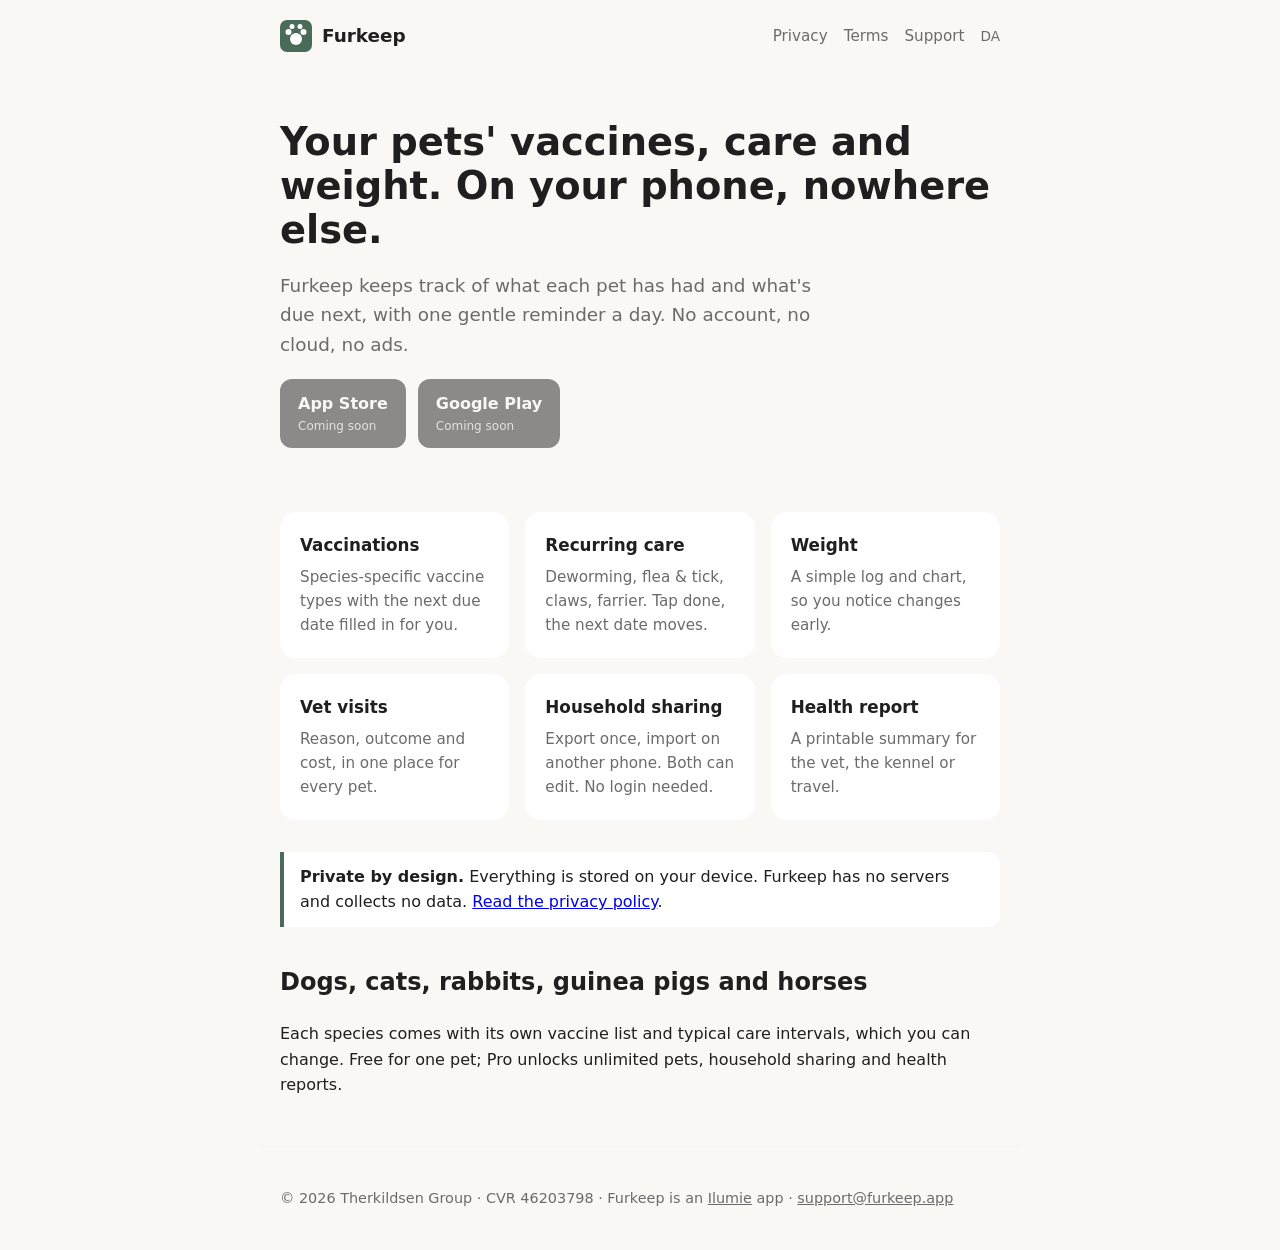
==== index.html @ 2c7853d0 "Furkeep website: landing (EN/DA), privacy, terms, support Co-Authored-By: Claude Fable 5.1 <noreply@" ====
<!doctype html><html lang="en"><head><meta charset="utf-8"><meta name="viewport" content="width=device-width,initial-scale=1">
<title>Furkeep – private pet health & care tracker</title><meta name="description" content="Vaccines, care and weight for your pets. Stored on your phone. No account."><link rel="icon" href="/favicon.svg" type="image/svg+xml"><link rel="stylesheet" href="/style.css">
<link rel="alternate" hreflang="en" href="https://furkeep.app/"><link rel="alternate" hreflang="da" href="https://furkeep.app/da/"></head><body>
<header><a class="logo" href="/"><svg viewBox="0 0 64 64"><rect width="64" height="64" rx="14" fill="#4A6B57"/><circle cx="32" cy="38" r="12" fill="#fff"/><circle cx="17" cy="24" r="6" fill="#fff"/><circle cx="47" cy="24" r="6" fill="#fff"/><circle cx="24" cy="13" r="5" fill="#fff"/><circle cx="40" cy="13" r="5" fill="#fff"/></svg>Furkeep</a><nav><a href="/privacy">Privacy</a><a href="/terms">Terms</a><a href="/support">Support</a><a class="lang" href="/da/">DA</a></nav></header>
<main><section class="hero"><h1>Your pets' vaccines, care and weight. On your phone, nowhere else.</h1>
<p>Furkeep keeps track of what each pet has had and what's due next, with one gentle reminder a day. No account, no cloud, no ads.</p>
<div class="badges"><a class="badge" href="#" title="Coming soon">App Store<small>Coming soon</small></a><a class="badge" href="#" title="Coming soon">Google Play<small>Coming soon</small></a></div></section>
<section class="features">
<div class="card"><h3>Vaccinations</h3><p>Species-specific vaccine types with the next due date filled in for you.</p></div>
<div class="card"><h3>Recurring care</h3><p>Deworming, flea &amp; tick, claws, farrier. Tap done, the next date moves.</p></div>
<div class="card"><h3>Weight</h3><p>A simple log and chart, so you notice changes early.</p></div>
<div class="card"><h3>Vet visits</h3><p>Reason, outcome and cost, in one place for every pet.</p></div>
<div class="card"><h3>Household sharing</h3><p>Export once, import on another phone. Both can edit. No login needed.</p></div>
<div class="card"><h3>Health report</h3><p>A printable summary for the vet, the kennel or travel.</p></div></section>
<div class="privacy-callout"><strong>Private by design.</strong> Everything is stored on your device. Furkeep has no servers and collects no data. <a href="/privacy">Read the privacy policy</a>.</div>
<section><h2>Dogs, cats, rabbits, guinea pigs and horses</h2><p>Each species comes with its own vaccine list and typical care intervals, which you can change. Free for one pet; Pro unlocks unlimited pets, household sharing and health reports.</p></section></main>
<footer>© 2026 Therkildsen Group · CVR 46203798 · Furkeep is an <a href="https://ilumie.com">Ilumie</a> app · <a href="mailto:support@furkeep.app">support@furkeep.app</a></footer>
</body></html>
---- style.css ----
:root{--bg:#faf8f4;--fg:#1f1f1f;--muted:#6b6b6b;--card:#fff;--brand:#4A6B57;--accent:#c56b4a;--max:760px}
@media(prefers-color-scheme:dark){:root{--bg:#141414;--fg:#f2f2f2;--muted:#9a9a9a;--card:#1e1e1e}}
*{box-sizing:border-box}body{margin:0;font-family:system-ui,-apple-system,"Segoe UI",sans-serif;background:var(--bg);color:var(--fg);line-height:1.6}
header,main,footer{max-width:var(--max);margin:0 auto;padding:0 20px}
header{display:flex;align-items:center;justify-content:space-between;padding-top:20px;padding-bottom:12px}
.logo{display:flex;align-items:center;gap:10px;font-weight:700;text-decoration:none;color:var(--fg);font-size:1.15rem}
.logo svg{width:32px;height:32px}
nav a{color:var(--muted);text-decoration:none;margin-left:16px;font-size:.95rem}nav a:hover{color:var(--brand)}
.hero{padding:56px 0 32px}.hero h1{font-size:2.4rem;line-height:1.15;margin:0 0 12px}.hero p{font-size:1.15rem;color:var(--muted);max-width:560px}
.badges{display:flex;gap:12px;flex-wrap:wrap;margin-top:20px}.badge{display:inline-block;padding:12px 18px;border-radius:12px;background:var(--fg);color:var(--bg);text-decoration:none;font-weight:600;opacity:.5}
.badge small{display:block;font-weight:400;font-size:.75rem;opacity:.8}
.features{display:grid;grid-template-columns:repeat(auto-fit,minmax(220px,1fr));gap:16px;margin:32px 0}
.card{background:var(--card);border-radius:16px;padding:20px}.card h3{margin:0 0 6px;font-size:1.05rem}.card p{margin:0;color:var(--muted);font-size:.95rem}
.privacy-callout{border-left:4px solid var(--brand);padding:12px 16px;background:var(--card);border-radius:0 12px 12px 0;margin:24px 0}
h2{margin-top:36px}article h2{font-size:1.25rem}article h3{font-size:1.05rem;margin-top:24px}
footer{padding:40px 20px;color:var(--muted);font-size:.9rem;border-top:1px solid #ddd3;margin-top:48px}
footer a{color:var(--muted)}
.lang{font-size:.85rem}
@media(max-width:600px){.hero h1{font-size:1.9rem}}
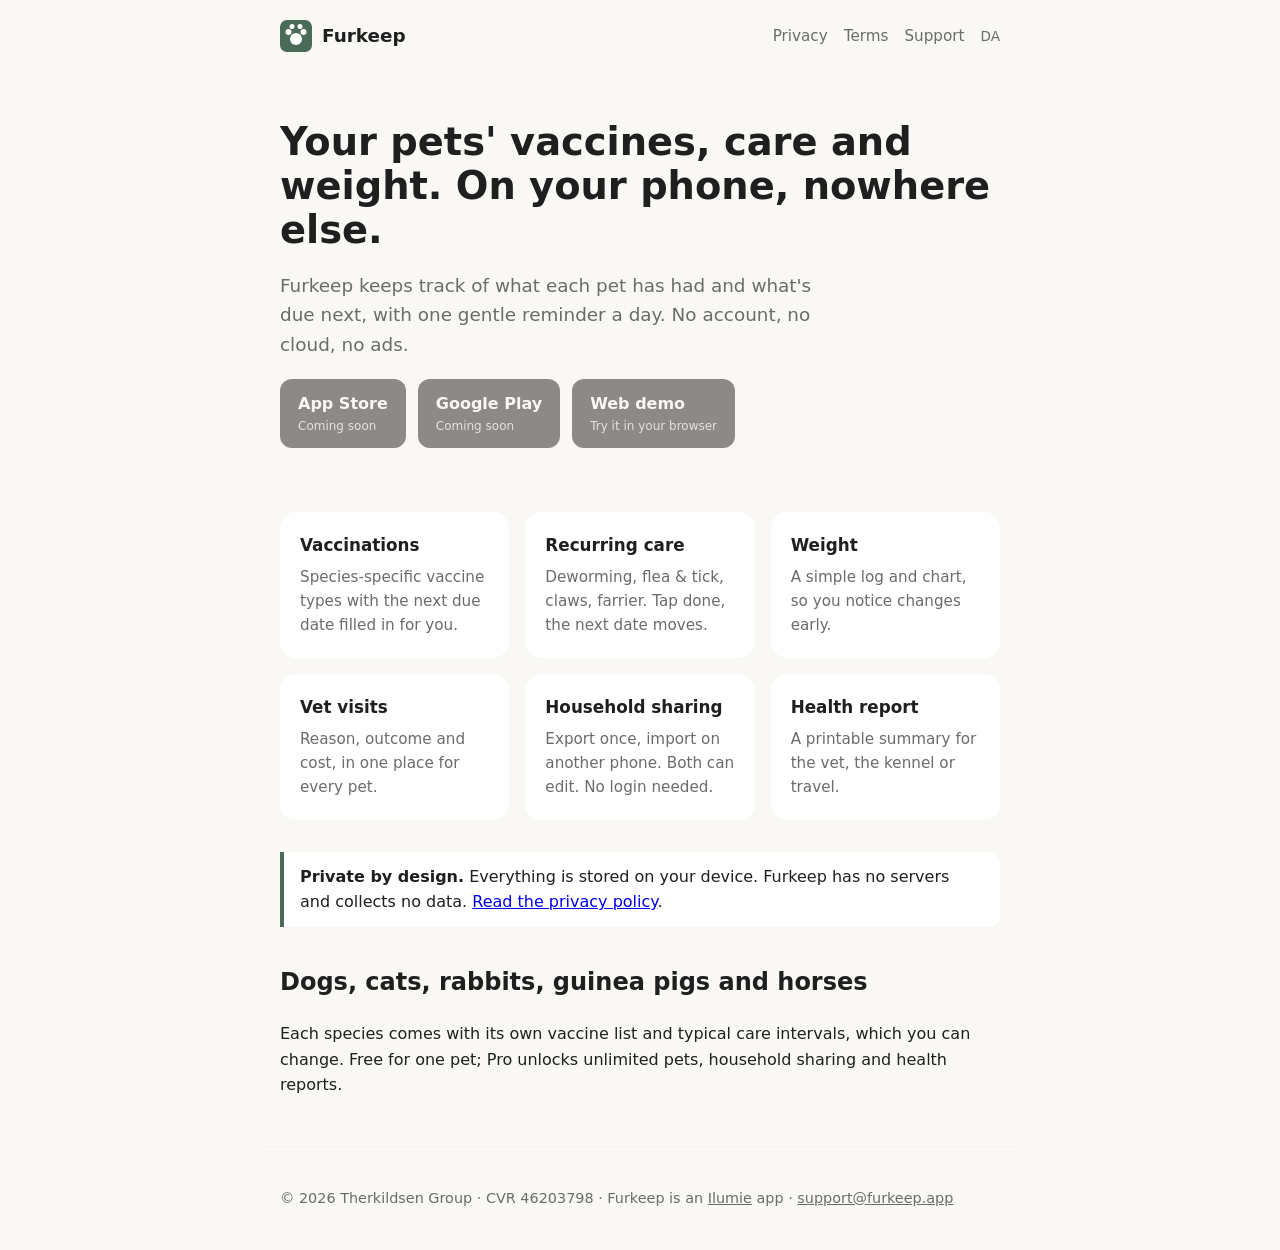
==== commit 922f84e0: "Web demo at /demo, new paw icon, demo links Co-Authored-By: Claude Fable 5.1 <noreply@anthropic.com>" ====
--- a/index.html
+++ b/index.html
@@ -4,7 +4,7 @@
 <header><a class="logo" href="/"><svg viewBox="0 0 64 64"><rect width="64" height="64" rx="14" fill="#4A6B57"/><circle cx="32" cy="38" r="12" fill="#fff"/><circle cx="17" cy="24" r="6" fill="#fff"/><circle cx="47" cy="24" r="6" fill="#fff"/><circle cx="24" cy="13" r="5" fill="#fff"/><circle cx="40" cy="13" r="5" fill="#fff"/></svg>Furkeep</a><nav><a href="/privacy">Privacy</a><a href="/terms">Terms</a><a href="/support">Support</a><a class="lang" href="/da/">DA</a></nav></header>
 <main><section class="hero"><h1>Your pets' vaccines, care and weight. On your phone, nowhere else.</h1>
 <p>Furkeep keeps track of what each pet has had and what's due next, with one gentle reminder a day. No account, no cloud, no ads.</p>
-<div class="badges"><a class="badge" href="#" title="Coming soon">App Store<small>Coming soon</small></a><a class="badge" href="#" title="Coming soon">Google Play<small>Coming soon</small></a></div></section>
+<div class="badges"><a class="badge" href="#" title="Coming soon">App Store<small>Coming soon</small></a><a class="badge" href="#" title="Coming soon">Google Play<small>Coming soon</small></a><a class="badge" href="/demo/">Web demo<small>Try it in your browser</small></a></div></section>
 <section class="features">
 <div class="card"><h3>Vaccinations</h3><p>Species-specific vaccine types with the next due date filled in for you.</p></div>
 <div class="card"><h3>Recurring care</h3><p>Deworming, flea &amp; tick, claws, farrier. Tap done, the next date moves.</p></div>
